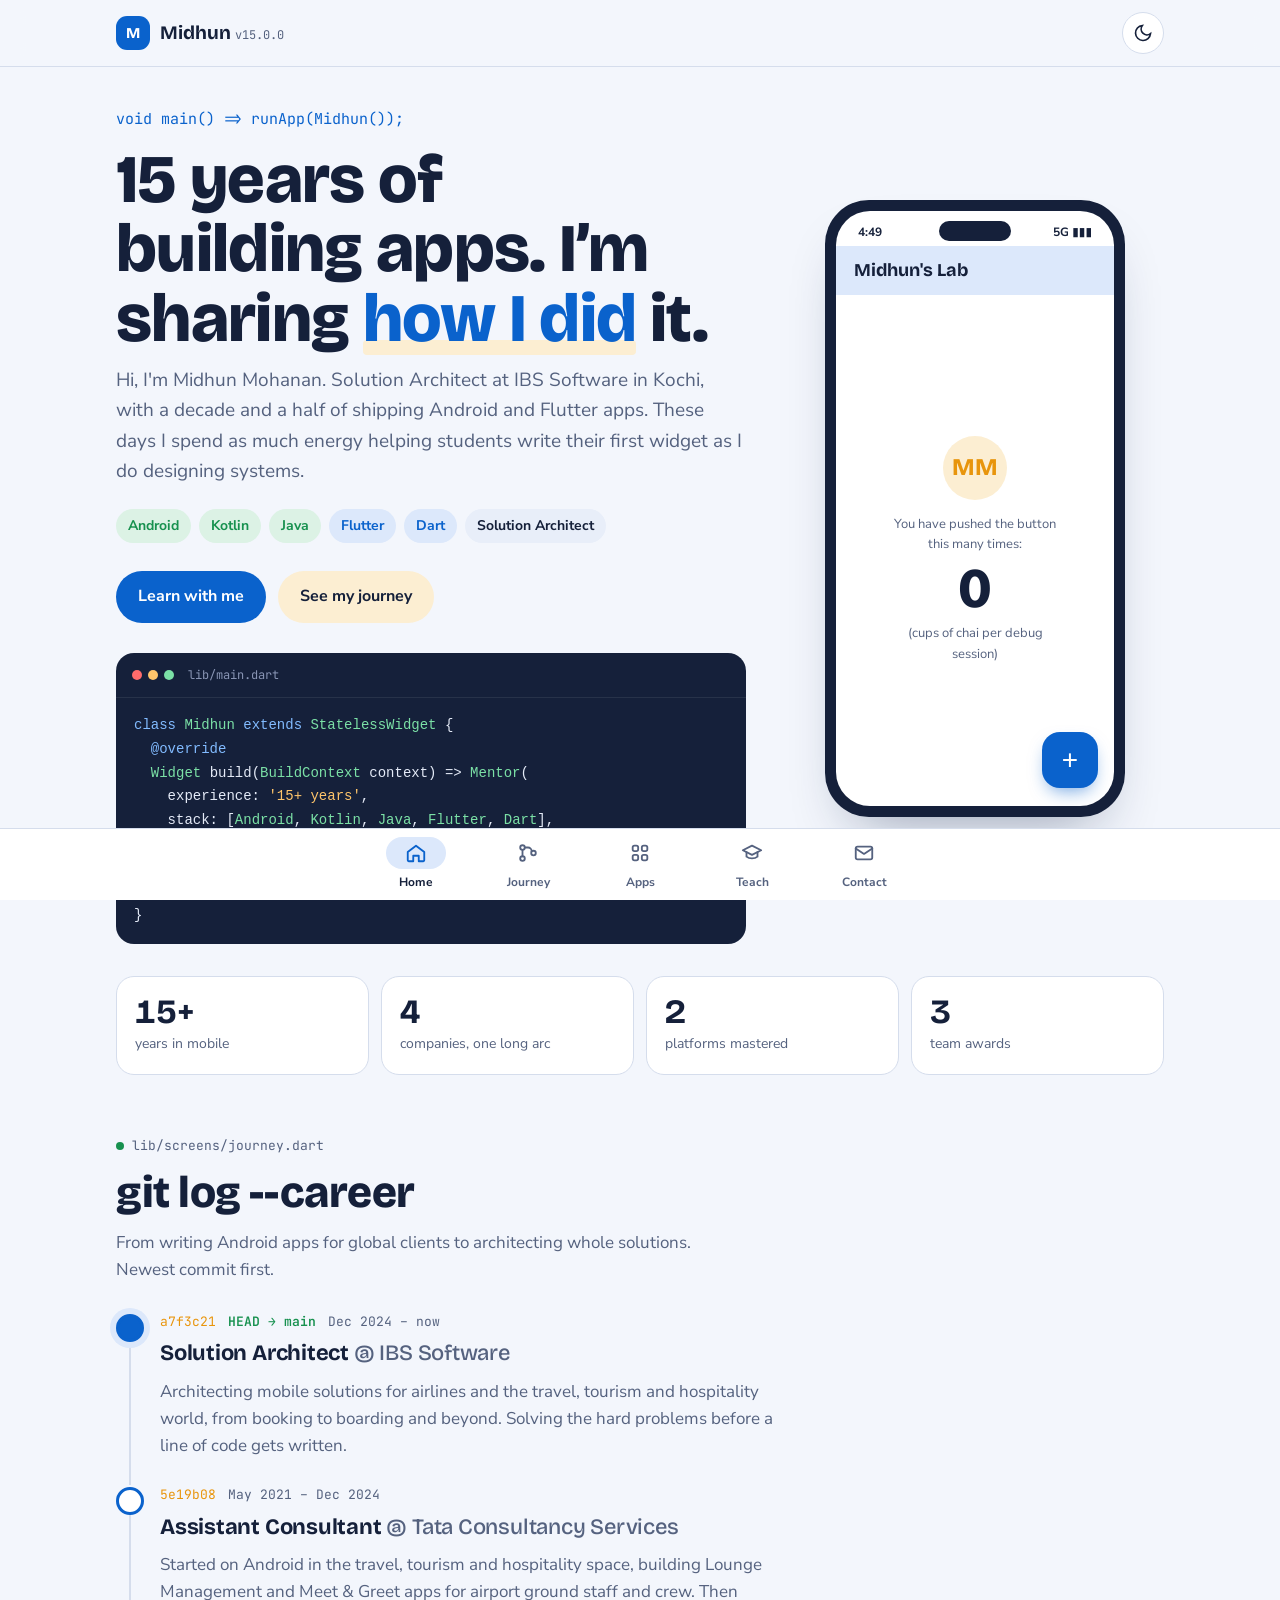
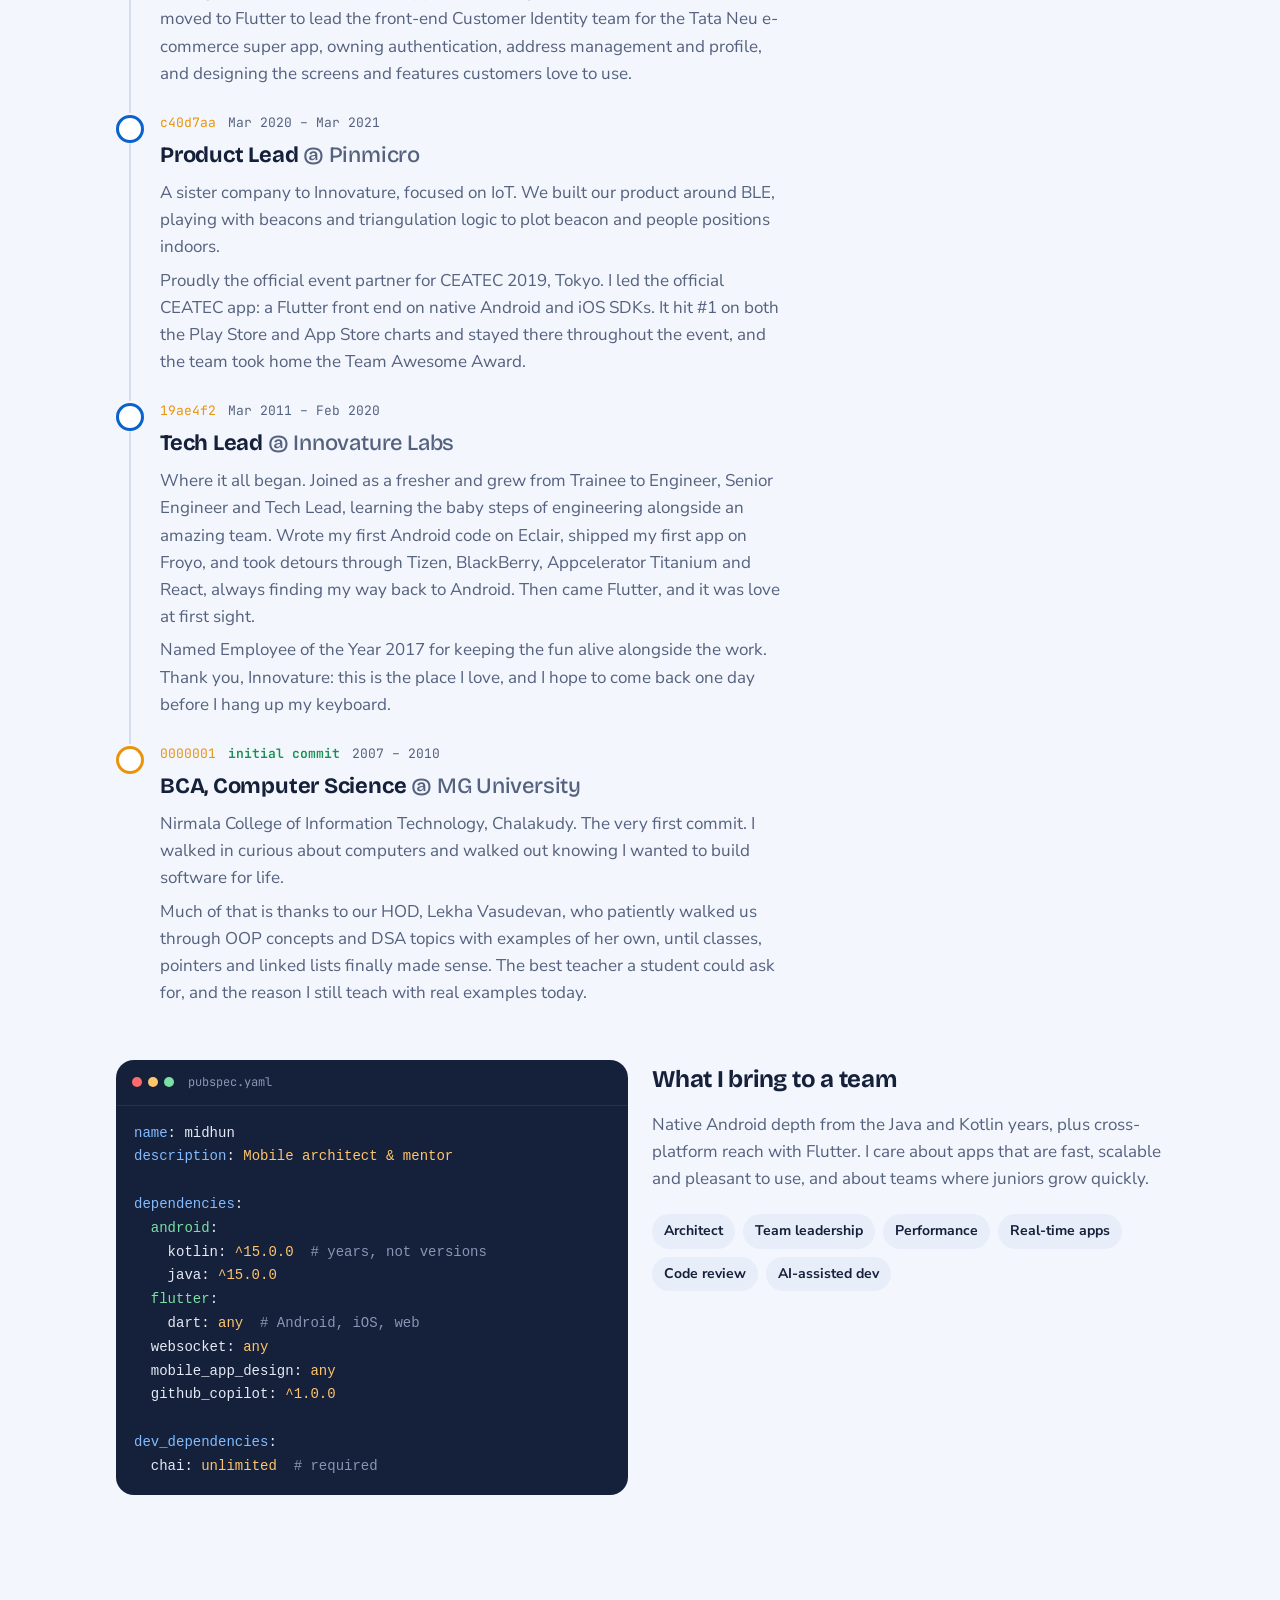
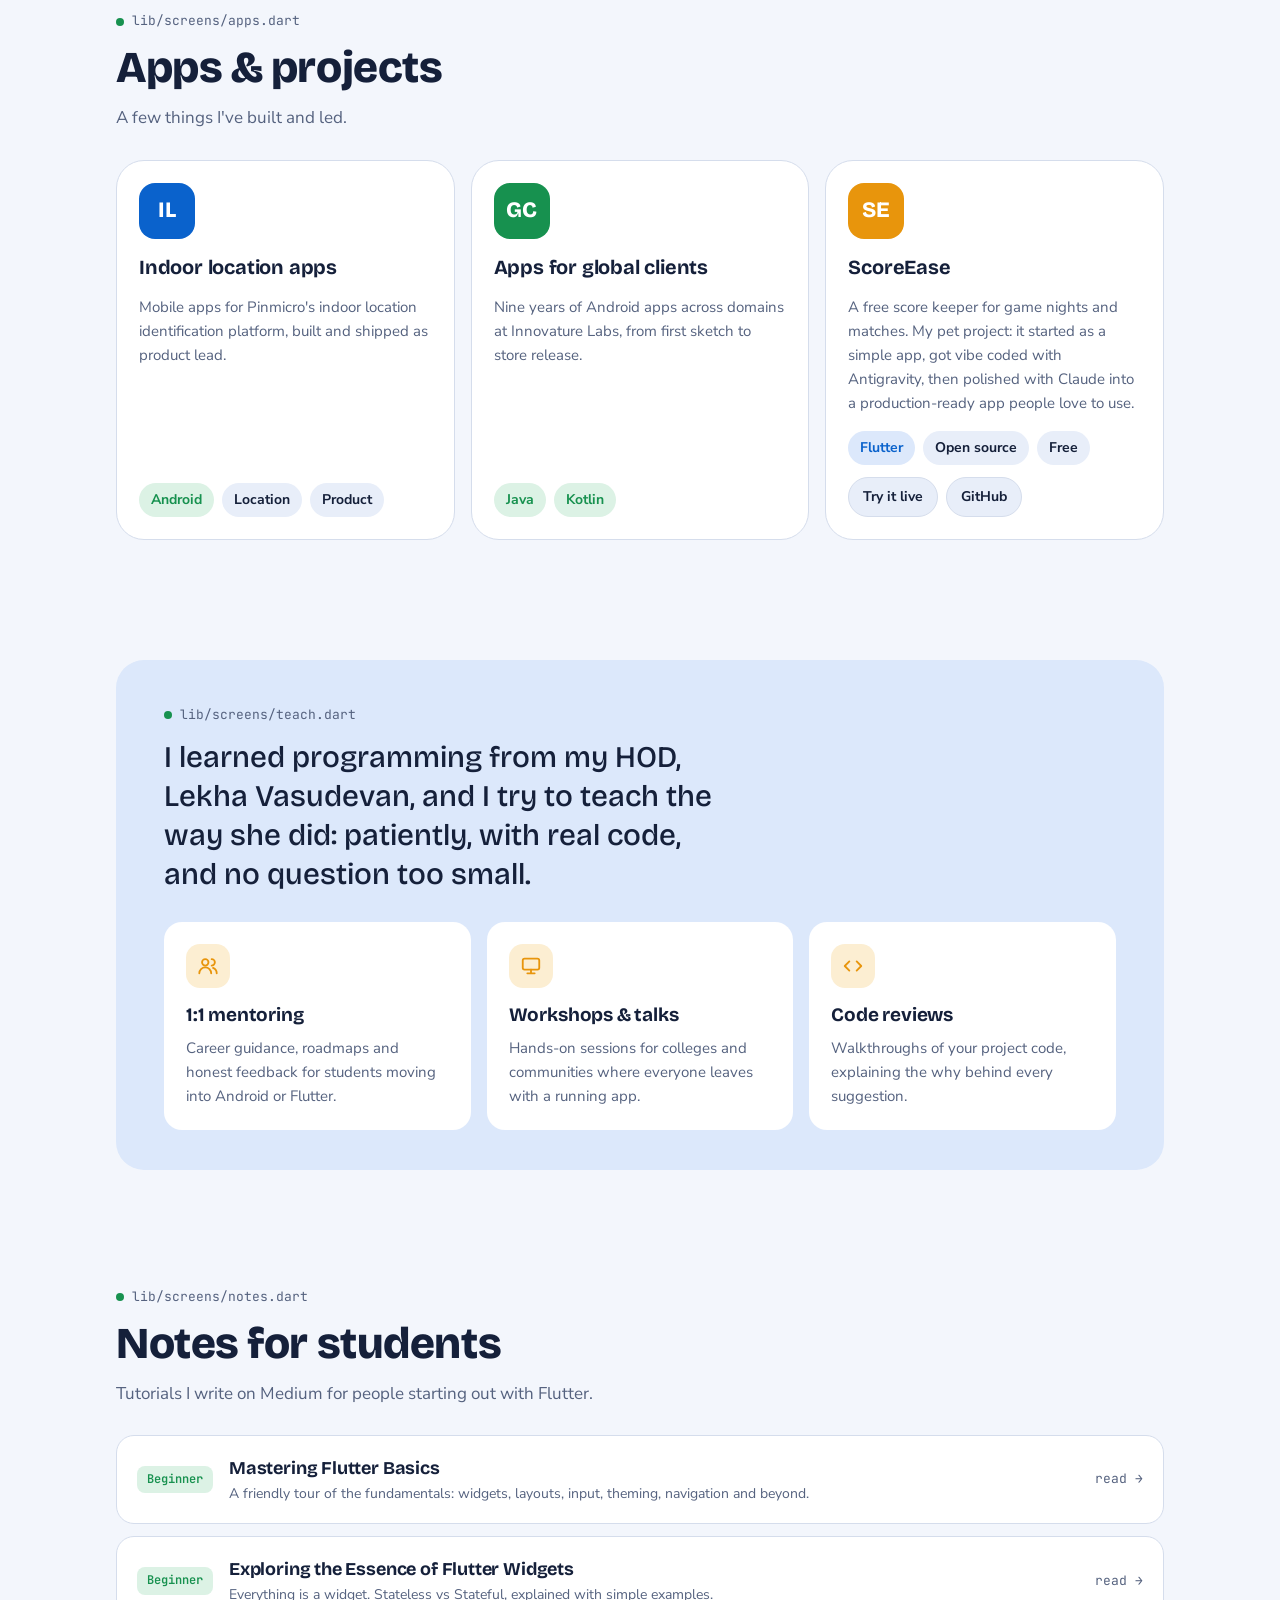
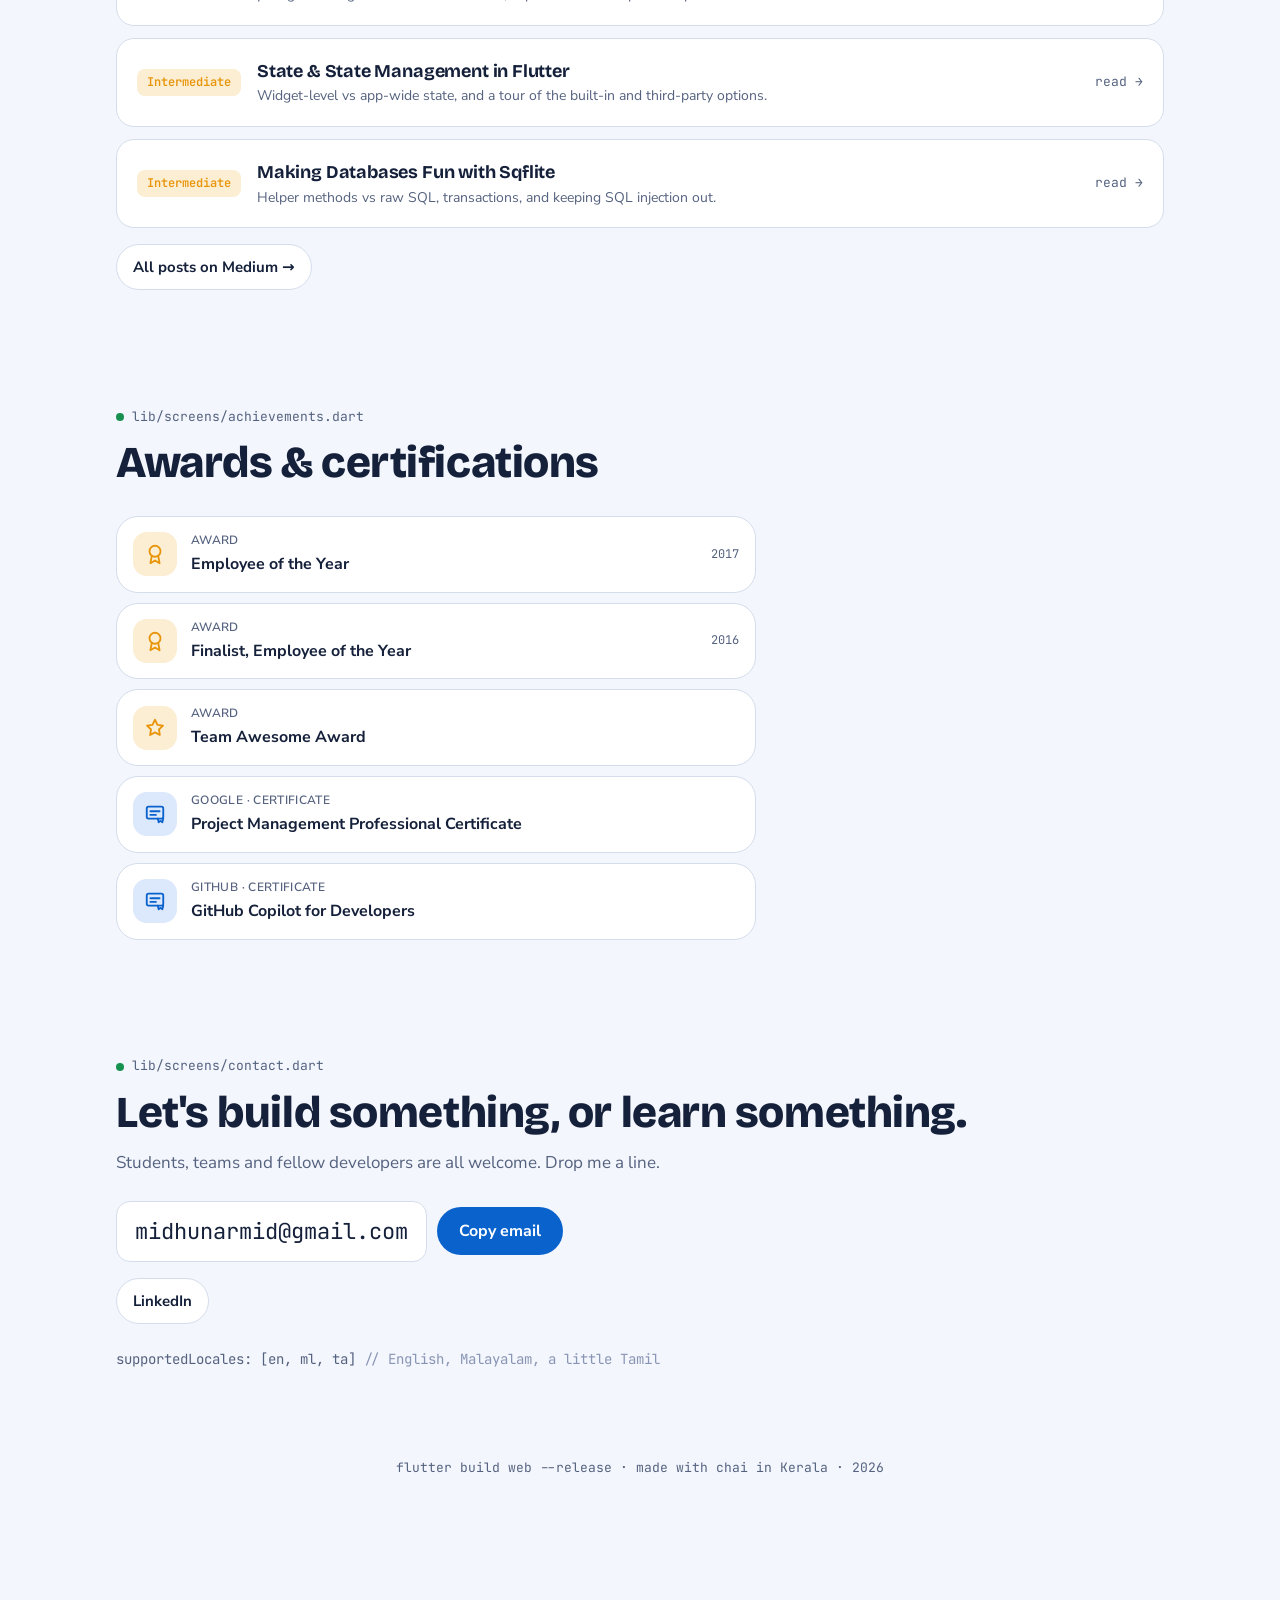
==== index.html @ 1380971a "Prepare site for GitHub Pages at profile.armid.in Rename page to index.html, fix head (charset, titl" ====
<!doctype html><html lang="en"><head><meta charset="utf-8"><title>Midhun Mohanan</title><meta name="description" content="Midhun Mohanan — Solution Architect in Kochi with 15 years of building Android and Flutter apps, sharing how it's done."><link rel="icon" href="/favicon.svg" type="image/svg+xml"><link rel="icon" href="/favicon-32.png" sizes="32x32" type="image/png"><link rel="apple-touch-icon" href="/apple-touch-icon.png"><meta name=viewport content="width=device-width,initial-scale=1,viewport-fit=cover"><style>:root{color-scheme:light;box-sizing:border-box;padding-top:env(safe-area-inset-top,0px);padding-bottom:env(safe-area-inset-bottom,0px)}html{scroll-padding-top:env(safe-area-inset-top,0px)}body{margin:0;padding:0;font:14px -apple-system,BlinkMacSystemFont,sans-serif;background:#fff;color:#000}img{max-width:100%}[hidden]:not([hidden=until-found i]){display:none!important}</style></head><body>
<meta name="claude:viewport-fit-sides" content="cover">
<link rel="preconnect" href="https://fonts.googleapis.com">
<link rel="preconnect" href="https://fonts.gstatic.com" crossorigin>
<link rel="stylesheet" href="https://fonts.googleapis.com/css2?family=Bricolage+Grotesque:opsz,wght@12..96,500;12..96,700;12..96,800&family=Nunito+Sans:opsz,wght@6..12,400;6..12,600;6..12,700&family=JetBrains+Mono:wght@400;600&display=swap">
<style>
/* Layout: a friendly Flutter app — sticky app bar, sections named like Dart files, Material bottom navigation */
:root{
  --bg:#F3F6FC; --surface:#FFFFFF; --surface-2:#E8EEF9; --ink:#15203A; --muted:#55627F; --line:#D5DDEC;
  --blue:#0A62CC; --blue-soft:#DCE8FB; --sun:#E8950C; --sun-soft:#FCEED2; --green:#17914F; --green-soft:#DCF2E5;
  --code-bg:#15203A; --code-fg:#E4EAF7; --code-k:#82BBFF; --code-s:#FFC56B; --code-c:#8995B5; --code-t:#7BE0A6;
  --display:"Bricolage Grotesque", "Segoe UI", system-ui, sans-serif;
  --body:"Nunito Sans", "Segoe UI", system-ui, sans-serif;
  --mono:"JetBrains Mono", ui-monospace, "SFMono-Regular", Menlo, monospace;
  --r-lg:28px; --r-md:18px; --r-sm:12px;
}
@media (prefers-color-scheme: dark){ :root:not([data-theme="light"]){
  --bg:#0C1221; --surface:#141C2F; --surface-2:#1B2540; --ink:#E7ECF7; --muted:#9AA6C3; --line:#28334F;
  --blue:#66A8FF; --blue-soft:#162F57; --sun:#FFBF55; --sun-soft:#3A2B10; --green:#55D690; --green-soft:#11342A;
  --code-bg:#080D19; --code-fg:#E4EAF7; color-scheme:dark;
}}
:root[data-theme="dark"]{
  --bg:#0C1221; --surface:#141C2F; --surface-2:#1B2540; --ink:#E7ECF7; --muted:#9AA6C3; --line:#28334F;
  --blue:#66A8FF; --blue-soft:#162F57; --sun:#FFBF55; --sun-soft:#3A2B10; --green:#55D690; --green-soft:#11342A;
  --code-bg:#080D19; --code-fg:#E4EAF7; color-scheme:dark;
}
*{box-sizing:border-box}
html{scroll-behavior:smooth; scroll-padding-top:84px}
body{background:var(--bg); color:var(--ink); font-family:var(--body); font-size:17px; line-height:1.6;
  padding-bottom:calc(96px + env(safe-area-inset-bottom,0px))}
body::before{content:""; position:fixed; inset:0 0 auto; height:env(safe-area-inset-top,0px); z-index:30; background:var(--bg)}
a{color:var(--blue)}
:focus-visible{outline:3px solid var(--blue); outline-offset:3px; border-radius:6px}
.wrap{max-width:1080px; margin:0 auto; padding-left:max(16px, env(safe-area-inset-left,0px)); padding-right:max(16px, env(safe-area-inset-right,0px))}
h1,h2,h3{font-family:var(--display); text-wrap:balance; margin:0; letter-spacing:-0.01em}
p{margin:0}
.mono{font-family:var(--mono)}

/* App bar */
.appbar{position:sticky; top:env(safe-area-inset-top,0px); z-index:20; background:color-mix(in srgb, var(--bg) 88%, transparent); backdrop-filter:blur(12px); border-bottom:1px solid var(--line)}
.appbar .wrap{display:flex; align-items:center; justify-content:space-between; gap:12px; padding-block:12px}
.brand{display:flex; align-items:center; gap:10px; font-family:var(--display); font-weight:700; font-size:19px; color:var(--ink); text-decoration:none}
.brand-dot{width:34px; height:34px; border-radius:11px; background:var(--blue); color:#fff; display:grid; place-items:center; font-size:15px; font-weight:800}
.brand small{font-family:var(--mono); font-weight:400; font-size:12px; color:var(--muted)}
.icon-btn{border:1px solid var(--line); background:var(--surface); color:var(--ink); width:42px; height:42px; border-radius:50%; display:grid; place-items:center; cursor:pointer}
.icon-btn svg{width:20px; height:20px}

/* Sections */
section{padding-block:56px}
.file{font-family:var(--mono); font-size:13px; color:var(--muted); display:inline-flex; align-items:center; gap:8px; margin-bottom:12px}
.file::before{content:""; width:8px; height:8px; border-radius:50%; background:var(--green)}
h2{font-size:clamp(30px, 5vw, 44px); line-height:1.1; font-weight:800}
.lede{color:var(--muted); max-width:60ch; margin-top:12px}

/* Hero */
.hero{padding-block:40px 24px}
.hero-grid{display:grid; grid-template-columns:1.25fr 0.75fr; gap:40px; align-items:center}
.hero-grid > *{min-width:0}
.hello{font-family:var(--mono); color:var(--blue); font-size:15px; margin-bottom:14px}
.hero h1{font-size:clamp(38px, 6.4vw, 68px); line-height:1.02; font-weight:800}
.hero h1 em{font-style:normal; color:var(--blue); position:relative; white-space:nowrap}
.hero h1 em::after{content:""; position:absolute; left:0; right:0; bottom:0.06em; height:0.22em; background:var(--sun-soft); z-index:-1; border-radius:4px}
.hero .lede{font-size:19px}
.chips{display:flex; flex-wrap:wrap; gap:8px; margin-top:22px}
.chip{font-size:14px; font-weight:700; padding:6px 12px; border-radius:999px; background:var(--surface-2); color:var(--ink)}
.chip.a{background:var(--green-soft); color:var(--green)}
.chip.f{background:var(--blue-soft); color:var(--blue)}
.cta{display:flex; flex-wrap:wrap; gap:12px; margin-top:28px}
.btn{display:inline-flex; align-items:center; gap:8px; padding:13px 22px; border-radius:999px; font-weight:700; text-decoration:none; font-size:16px; border:0; cursor:pointer; font-family:var(--body)}
.btn.primary{background:var(--blue); color:#fff}
.btn.tonal{background:var(--sun-soft); color:var(--ink)}

.code{background:var(--code-bg); color:var(--code-fg); border-radius:var(--r-md); font-family:var(--mono); font-size:14px; line-height:1.7; overflow-x:auto; margin-top:30px}
.code-head{display:flex; gap:6px; align-items:center; padding:12px 16px; border-bottom:1px solid rgba(255,255,255,0.08); font-size:12px; color:var(--code-c)}
.code-head i{width:10px; height:10px; border-radius:50%; background:#ff6b6b; display:inline-block}
.code-head i:nth-child(2){background:#ffc56b}.code-head i:nth-child(3){background:#7be0a6; margin-right:8px}
.code pre{margin:0; padding:16px 18px}
.k{color:var(--code-k)}.s{color:var(--code-s)}.c{color:var(--code-c)}.t{color:var(--code-t)}

/* Phone */
.phone{width:min(300px, 100%); margin:0 auto; aspect-ratio:9/18.5; max-width:100%; border-radius:44px; background:var(--ink); padding:11px; box-shadow:0 30px 60px -30px rgba(10,30,70,0.45); position:relative}
.screen{height:100%; border-radius:34px; background:var(--surface); overflow:hidden; display:flex; flex-direction:column; position:relative}
.sbar{display:flex; justify-content:space-between; font-size:12px; font-weight:700; padding:12px 22px 4px; color:var(--ink)}
.notch{position:absolute; top:10px; left:50%; translate:-50% 0; width:72px; height:20px; border-radius:20px; background:var(--ink)}
.p-appbar{padding:10px 18px; font-family:var(--display); font-weight:700; font-size:18px; background:var(--blue-soft); color:var(--ink)}
.p-body{flex:1; display:flex; flex-direction:column; align-items:center; justify-content:center; text-align:center; padding:16px; gap:6px}
.avatar{width:64px; height:64px; border-radius:50%; background:var(--sun-soft); color:var(--sun); display:grid; place-items:center; font-family:var(--display); font-weight:800; font-size:24px; margin-bottom:8px}
.p-body p{font-size:13px; color:var(--muted); max-width:22ch}
.count{font-family:var(--display); font-weight:800; font-size:56px; line-height:1; color:var(--ink); font-variant-numeric:tabular-nums}
.count.bump{animation:bump .35s ease}
@keyframes bump{40%{transform:scale(1.18); color:var(--blue)}}
.fab{position:absolute; right:16px; bottom:18px; width:56px; height:56px; border-radius:18px; border:0; background:var(--blue); color:#fff; font-size:28px; cursor:pointer; box-shadow:0 8px 18px -6px rgba(10,98,204,0.6)}
.fab:active{transform:scale(0.94)}
.toast{position:absolute; left:14px; right:84px; bottom:24px; background:var(--ink); color:var(--bg); font-size:12px; font-family:var(--mono); padding:10px 12px; border-radius:10px; opacity:0; translate:0 8px; transition:.25s}
.toast.show{opacity:1; translate:0 0}
.phone-cap{text-align:center; font-size:13px; color:var(--muted); margin-top:14px; font-family:var(--mono)}

/* Stats */
.stats{display:grid; grid-template-columns:repeat(4,1fr); gap:12px; margin-top:8px}
.stat{background:var(--surface); border:1px solid var(--line); border-radius:var(--r-md); padding:18px}
.stat b{font-family:var(--display); font-size:34px; line-height:1; display:block; font-variant-numeric:tabular-nums}
.stat span{font-size:14px; color:var(--muted)}

/* Journey (git log) */
.log{margin-top:28px; display:grid; gap:0; position:relative}
.commit{display:grid; grid-template-columns:28px 1fr; gap:16px; padding-bottom:26px; position:relative}
.commit::before{content:""; position:absolute; left:13px; top:20px; bottom:0; width:2px; background:var(--line)}
.commit:last-child::before{display:none}
.node{width:28px; height:28px; border-radius:50%; background:var(--surface); border:3px solid var(--blue); margin-top:2px; z-index:1}
.commit.head .node{background:var(--blue); box-shadow:0 0 0 6px var(--blue-soft)}
.commit.edu .node{border-color:var(--sun)}
.c-body{min-width:0}
.c-meta{font-family:var(--mono); font-size:13px; color:var(--muted); display:flex; flex-wrap:wrap; gap:4px 12px}
.c-meta .hash{color:var(--sun)}
.c-meta .tag{color:var(--green); font-weight:600}
.c-body h3{font-size:22px; font-weight:700; margin-top:4px}
.c-body h3 span{color:var(--muted); font-weight:500}
.c-body p{color:var(--muted); margin-top:6px; max-width:62ch}

/* pubspec */
.split{display:grid; grid-template-columns:1fr 1fr; gap:24px; margin-top:28px; align-items:start}
.split > *{min-width:0}
.split .code{margin-top:0}

/* Apps */
.apps{display:grid; grid-template-columns:repeat(3,1fr); gap:16px; margin-top:28px}
.app{background:var(--surface); border:1px solid var(--line); border-radius:var(--r-lg); padding:22px; display:flex; flex-direction:column; gap:12px}
.app-icon{width:56px; height:56px; border-radius:16px; display:grid; place-items:center; font-family:var(--display); font-weight:800; font-size:22px; color:#fff}
.app h3{font-size:20px}
.app p{color:var(--muted); font-size:15px}
.app .chips{margin-top:auto; padding-top:4px}
.app.todo{border-style:dashed; background:transparent}
.app.todo .app-icon{background:var(--surface-2); color:var(--muted)}
.app-links{display:flex; flex-wrap:wrap; gap:8px}
.app-links a{padding:8px 14px; border-radius:999px; border:1px solid var(--line); background:var(--surface-2); text-decoration:none; color:var(--ink); font-weight:700; font-size:14px}
.todo-note{font-family:var(--mono); font-size:13px; color:var(--code-c)}

/* Teach */
.teach{background:var(--blue-soft); border-radius:var(--r-lg); padding:40px clamp(20px, 4vw, 48px); margin-top:8px}
.teach .grid3{display:grid; grid-template-columns:repeat(3,1fr); gap:16px; margin-top:28px}
.way{background:var(--surface); border-radius:var(--r-md); padding:22px}
.way .ic{width:44px; height:44px; border-radius:14px; background:var(--sun-soft); color:var(--sun); display:grid; place-items:center; margin-bottom:12px}
.way .ic svg{width:22px; height:22px}
.way h3{font-size:19px}
.way p{color:var(--muted); font-size:15px; margin-top:6px}
.quote{font-family:var(--display); font-size:clamp(22px, 3.4vw, 30px); font-weight:500; line-height:1.3; max-width:30ch}

/* Blog */
.posts{display:grid; gap:12px; margin-top:28px}
.post{display:grid; grid-template-columns:auto 1fr auto; gap:16px; align-items:center; background:var(--surface); border:1px solid var(--line); border-radius:var(--r-md); padding:18px 20px}
.post > div{min-width:0}
a.post{text-decoration:none; color:inherit; transition:border-color .2s}
a.post:hover{border-color:var(--blue)}
.post .lvl{font-family:var(--mono); font-size:12px; font-weight:600; padding:4px 10px; border-radius:8px; background:var(--green-soft); color:var(--green); white-space:nowrap}
.post .lvl.mid{background:var(--sun-soft); color:var(--sun)}
.post h3{font-size:18px; font-weight:700}
.post p{font-size:14px; color:var(--muted)}
.post .soon{font-size:13px; color:var(--muted); font-family:var(--mono); white-space:nowrap}

/* Awards as notifications */
.notifs{display:grid; gap:10px; margin-top:28px; max-width:640px}
.notif{display:grid; grid-template-columns:44px 1fr auto; gap:14px; align-items:center; background:var(--surface); border:1px solid var(--line); border-radius:22px; padding:14px 16px}
.notif > div{min-width:0}
.n-ic{width:44px; height:44px; border-radius:14px; display:grid; place-items:center}
.n-ic svg{width:22px; height:22px}
.n-ic.gold{background:var(--sun-soft); color:var(--sun)}
.n-ic.cert{background:var(--blue-soft); color:var(--blue)}
.notif small{font-size:12px; color:var(--muted); display:block; font-weight:600; letter-spacing:0.03em; text-transform:uppercase}
.notif b{font-size:16px}
.notif time{font-family:var(--mono); font-size:12px; color:var(--muted)}

/* Contact */
.contact{text-align:left}
.mailrow{display:flex; flex-wrap:wrap; gap:10px; align-items:center; margin-top:24px}
.mail{font-family:var(--mono); font-size:clamp(16px, 3vw, 22px); background:var(--surface); border:1px solid var(--line); padding:12px 18px; border-radius:14px; user-select:all; overflow-wrap:anywhere}
.links{display:flex; flex-wrap:wrap; gap:10px; margin-top:16px}
.links a{padding:10px 16px; border-radius:999px; border:1px solid var(--line); background:var(--surface); text-decoration:none; color:var(--ink); font-weight:700; font-size:15px}
.locales{margin-top:24px; font-family:var(--mono); font-size:14px; color:var(--muted)}
footer{padding-block:32px; text-align:center; font-family:var(--mono); font-size:13px; color:var(--muted)}

/* Bottom nav */
.bnav{position:fixed; left:0; right:0; bottom:0; z-index:25; background:var(--surface); border-top:1px solid var(--line);
  padding:8px max(8px, env(safe-area-inset-right,0px)) calc(8px + env(safe-area-inset-bottom,0px)) max(8px, env(safe-area-inset-left,0px))}
.bnav ul{list-style:none; margin:0 auto; padding:0; display:grid; grid-template-columns:repeat(5,1fr); max-width:560px}
.bnav a{display:flex; flex-direction:column; align-items:center; gap:4px; text-decoration:none; color:var(--muted); font-size:12px; font-weight:700}
.bnav .pill{width:60px; height:32px; border-radius:16px; display:grid; place-items:center; transition:background .2s}
.bnav svg{width:22px; height:22px}
.bnav a.on{color:var(--ink)}
.bnav a.on .pill{background:var(--blue-soft); color:var(--blue)}

@media (max-width: 860px){
  .hero-grid,.split{grid-template-columns:1fr}
  .apps,.teach .grid3{grid-template-columns:1fr}
  .stats{grid-template-columns:repeat(2,1fr)}
  .phone{width:min(270px,100%)}
}
@media (max-width: 520px){
  .post{grid-template-columns:1fr; gap:8px}
  .brand small{display:none}
}
@media (prefers-reduced-motion: reduce){
  html{scroll-behavior:auto}
  *{animation:none!important; transition:none!important}
}
</style>

<header class="appbar">
  <div class="wrap">
    <a class="brand" href="#home"><span class="brand-dot">M</span><span>Midhun <small>v15.0.0</small></span></a>
    <button class="icon-btn" id="themeBtn" aria-label="Switch light or dark theme">
      <svg viewBox="0 0 24 24" fill="none" stroke="currentColor" stroke-width="2" stroke-linecap="round"><path d="M21 12.8A9 9 0 1 1 11.2 3a7 7 0 0 0 9.8 9.8z"/></svg>
    </button>
  </div>
</header>

<main>
  <!-- HERO -->
  <section class="hero" id="home">
    <div class="wrap hero-grid">
      <div>
        <p class="hello">void main() =&gt; runApp(Midhun());</p>
        <h1>15 years of building apps. I’m sharing <em>how I did</em> it.</h1>
        <p class="lede">Hi, I'm Midhun Mohanan. Solution Architect at IBS Software in Kochi, with a decade and a half of shipping Android and Flutter apps. These days I spend as much energy helping students write their first widget as I do designing systems.</p>
        <div class="chips">
          <span class="chip a">Android</span><span class="chip a">Kotlin</span><span class="chip a">Java</span>
          <span class="chip f">Flutter</span><span class="chip f">Dart</span><span class="chip">Solution Architect</span>
        </div>
        <div class="cta">
          <a class="btn primary" href="#teach">Learn with me</a>
          <a class="btn tonal" href="#journey">See my journey</a>
        </div>
        <div class="code" aria-label="Dart code describing Midhun">
          <div class="code-head"><i></i><i></i><i></i>lib/main.dart</div>
<pre><span class="k">class</span> <span class="t">Midhun</span> <span class="k">extends</span> <span class="t">StatelessWidget</span> {
  <span class="k">@override</span>
  <span class="t">Widget</span> build(<span class="t">BuildContext</span> context) =&gt; <span class="t">Mentor</span>(
    experience: <span class="s">'15+ years'</span>,
    stack: [<span class="t">Android</span>, <span class="t">Kotlin</span>, <span class="t">Java</span>, <span class="t">Flutter</span>, <span class="t">Dart</span>],
    basedIn: <span class="s">'Kerala, India'</span>,
    favouritePart: <span class="t">Teaching</span>.students, <span class="c">// always</span>
  );
}</pre>
        </div>
      </div>

      <div>
        <div class="phone">
          <div class="screen">
            <div class="notch"></div>
            <div class="sbar"><span id="clock">9:41</span><span>5G ▮▮▮</span></div>
            <div class="p-appbar">Midhun's Lab</div>
            <div class="p-body">
              <div class="avatar">MM</div>
              <p>You have pushed the button this many times:</p>
              <div class="count" id="count">0</div>
              <p>(cups of chai per debug session)</p>
            </div>
            <div class="toast" id="toast">Reloaded 1 of 412 libraries in 238ms</div>
            <button class="fab" id="fab" aria-label="Increment counter">+</button>
          </div>
        </div>
        <p class="phone-cap">Every Flutter dev's first app. Tap the +.</p>
      </div>
    </div>
  </section>

  <div class="wrap">
    <div class="stats">
      <div class="stat"><b>15+</b><span>years in mobile</span></div>
      <div class="stat"><b>4</b><span>companies, one long arc</span></div>
      <div class="stat"><b>2</b><span>platforms mastered</span></div>
      <div class="stat"><b>3</b><span>team awards</span></div>
    </div>
  </div>

  <!-- JOURNEY -->
  <section id="journey">
    <div class="wrap">
      <div class="file">lib/screens/journey.dart</div>
      <h2>git log --career</h2>
      <p class="lede">From writing Android apps for global clients to architecting whole solutions. Newest commit first.</p>
      <div class="log">
        <div class="commit head">
          <div class="node"></div>
          <div class="c-body">
            <div class="c-meta"><span class="hash">a7f3c21</span><span class="tag">HEAD → main</span><span>Dec 2024 – now</span></div>
            <h3>Solution Architect <span>@ IBS Software</span></h3>
            <p>Architecting mobile solutions for airlines and the travel, tourism and hospitality world, from booking to boarding and beyond. Solving the hard problems before a line of code gets written.</p>
          </div>
        </div>
        <div class="commit">
          <div class="node"></div>
          <div class="c-body">
            <div class="c-meta"><span class="hash">5e19b08</span><span>May 2021 – Dec 2024</span></div>
            <h3>Assistant Consultant <span>@ Tata Consultancy Services</span></h3>
            <p>Started on Android in the travel, tourism and hospitality space, building Lounge Management and Meet &amp; Greet apps for airport ground staff and crew. Then moved to Flutter to lead the front-end Customer Identity team for the Tata Neu e-commerce super app, owning authentication, address management and profile, and designing the screens and features customers love to use.</p>
          </div>
        </div>
        <div class="commit">
          <div class="node"></div>
          <div class="c-body">
            <div class="c-meta"><span class="hash">c40d7aa</span><span>Mar 2020 – Mar 2021</span></div>
            <h3>Product Lead <span>@ Pinmicro</span></h3>
            <p>A sister company to Innovature, focused on IoT. We built our product around BLE, playing with beacons and triangulation logic to plot beacon and people positions indoors.</p>
            <p>Proudly the official event partner for CEATEC 2019, Tokyo. I led the official CEATEC app: a Flutter front end on native Android and iOS SDKs. It hit #1 on both the Play Store and App Store charts and stayed there throughout the event, and the team took home the Team Awesome Award.</p>
          </div>
        </div>
        <div class="commit">
          <div class="node"></div>
          <div class="c-body">
            <div class="c-meta"><span class="hash">19ae4f2</span><span>Mar 2011 – Feb 2020</span></div>
            <h3>Tech Lead <span>@ Innovature Labs</span></h3>
            <p>Where it all began. Joined as a fresher and grew from Trainee to Engineer, Senior Engineer and Tech Lead, learning the baby steps of engineering alongside an amazing team. Wrote my first Android code on Eclair, shipped my first app on Froyo, and took detours through Tizen, BlackBerry, Appcelerator Titanium and React, always finding my way back to Android. Then came Flutter, and it was love at first sight.</p>
            <p>Named Employee of the Year 2017 for keeping the fun alive alongside the work. Thank you, Innovature: this is the place I love, and I hope to come back one day before I hang up my keyboard.</p>
          </div>
        </div>
        <div class="commit edu">
          <div class="node"></div>
          <div class="c-body">
            <div class="c-meta"><span class="hash">0000001</span><span class="tag">initial commit</span><span>2007 – 2010</span></div>
            <h3>BCA, Computer Science <span>@ MG University</span></h3>
            <p>Nirmala College of Information Technology, Chalakudy. The very first commit. I walked in curious about computers and walked out knowing I wanted to build software for life.</p>
            <p>Much of that is thanks to our HOD, Lekha Vasudevan, who patiently walked us through OOP concepts and DSA topics with examples of her own, until classes, pointers and linked lists finally made sense. The best teacher a student could ask for, and the reason I still teach with real examples today.</p>
          </div>
        </div>
      </div>

      <div class="split">
        <div class="code" aria-label="Skills listed as a pubspec file">
          <div class="code-head"><i></i><i></i><i></i>pubspec.yaml</div>
<pre><span class="k">name</span>: midhun
<span class="k">description</span>: <span class="s">Mobile architect &amp; mentor</span>

<span class="k">dependencies</span>:
  <span class="t">android</span>:
    kotlin: <span class="s">^15.0.0</span>  <span class="c"># years, not versions</span>
    java: <span class="s">^15.0.0</span>
  <span class="t">flutter</span>:
    dart: <span class="s">any</span>  <span class="c"># Android, iOS, web</span>
  websocket: <span class="s">any</span>
  mobile_app_design: <span class="s">any</span>
  github_copilot: <span class="s">^1.0.0</span>

<span class="k">dev_dependencies</span>:
  chai: <span class="s">unlimited</span>  <span class="c"># required</span></pre>
        </div>
        <div>
          <h3 style="font-size:24px">What I bring to a team</h3>
          <p class="lede">Native Android depth from the Java and Kotlin years, plus cross-platform reach with Flutter. I care about apps that are fast, scalable and pleasant to use, and about teams where juniors grow quickly.</p>
          <div class="chips">
            <span class="chip">Architect</span><span class="chip">Team leadership</span><span class="chip">Performance</span>
            <span class="chip">Real-time apps</span><span class="chip">Code review</span><span class="chip">AI-assisted dev</span>
          </div>
        </div>
      </div>
    </div>
  </section>

  <!-- APPS -->
  <section id="apps">
    <div class="wrap">
      <div class="file">lib/screens/apps.dart</div>
      <h2>Apps &amp; projects</h2>
      <p class="lede">A few things I've built and led.</p>
      <div class="apps">
        <article class="app">
          <div class="app-icon" style="background:var(--blue)">IL</div>
          <h3>Indoor location apps</h3>
          <p>Mobile apps for Pinmicro's indoor location identification platform, built and shipped as product lead.</p>
          <div class="chips"><span class="chip a">Android</span><span class="chip">Location</span><span class="chip">Product</span></div>
        </article>
        <article class="app">
          <div class="app-icon" style="background:var(--green)">GC</div>
          <h3>Apps for global clients</h3>
          <p>Nine years of Android apps across domains at Innovature Labs, from first sketch to store release.</p>
          <div class="chips"><span class="chip a">Java</span><span class="chip a">Kotlin</span></div>
        </article>
        <article class="app">
          <div class="app-icon" style="background:var(--sun)">SE</div>
          <h3>ScoreEase</h3>
          <p>A free score keeper for game nights and matches. My pet project: it started as a simple app, got vibe coded with Antigravity, then polished with Claude into a production-ready app people love to use.</p>
          <div class="chips"><span class="chip f">Flutter</span><span class="chip">Open source</span><span class="chip">Free</span></div>
          <div class="app-links"><a href="https://scoreease.armid.in/" target="_blank" rel="noopener">Try it live</a><a href="https://github.com/midhunarmid/scoreease" target="_blank" rel="noopener">GitHub</a></div>
        </article>
      </div>
    </div>
  </section>

  <!-- TEACH -->
  <section id="teach">
    <div class="wrap">
      <div class="teach">
        <div class="file">lib/screens/teach.dart</div>
        <p class="quote">I learned programming from my HOD, Lekha Vasudevan, and I try to teach the way she did: patiently, with real code, and no question too small.</p>
        <div class="grid3">
          <div class="way">
            <div class="ic"><svg viewBox="0 0 24 24" fill="none" stroke="currentColor" stroke-width="2" stroke-linecap="round" stroke-linejoin="round"><circle cx="9" cy="8" r="3.5"/><path d="M2.5 20a6.5 6.5 0 0 1 13 0"/><path d="M16 4.5a3.5 3.5 0 0 1 0 7M21.5 20a6.5 6.5 0 0 0-4-6"/></svg></div>
            <h3>1:1 mentoring</h3>
            <p>Career guidance, roadmaps and honest feedback for students moving into Android or Flutter.</p>
          </div>
          <div class="way">
            <div class="ic"><svg viewBox="0 0 24 24" fill="none" stroke="currentColor" stroke-width="2" stroke-linecap="round" stroke-linejoin="round"><rect x="3" y="4" width="18" height="12" rx="2"/><path d="M8 20h8M12 16v4"/></svg></div>
            <h3>Workshops &amp; talks</h3>
            <p>Hands-on sessions for colleges and communities where everyone leaves with a running app.</p>
          </div>
          <div class="way">
            <div class="ic"><svg viewBox="0 0 24 24" fill="none" stroke="currentColor" stroke-width="2" stroke-linecap="round" stroke-linejoin="round"><path d="m8 7-5 5 5 5M16 7l5 5-5 5"/></svg></div>
            <h3>Code reviews</h3>
            <p>Walkthroughs of your project code, explaining the why behind every suggestion.</p>
          </div>
        </div>
      </div>
    </div>
  </section>

  <!-- BLOG -->
  <section id="blog">
    <div class="wrap">
      <div class="file">lib/screens/notes.dart</div>
      <h2>Notes for students</h2>
      <p class="lede">Tutorials I write on Medium for people starting out with Flutter.</p>
      <div class="posts">
        <a class="post" href="https://medium.com/@midhunarmid/mastering-flutter-basics-a-comprehensive-guide-to-flutter-fundamentals-25a5b8de723e" target="_blank" rel="noopener">
          <span class="lvl">Beginner</span>
          <div><h3>Mastering Flutter Basics</h3><p>A friendly tour of the fundamentals: widgets, layouts, input, theming, navigation and beyond.</p></div>
          <span class="soon">read →</span>
        </a>
        <a class="post" href="https://medium.com/@midhunarmid/exploring-the-essence-of-flutter-widgets-8018d6809808" target="_blank" rel="noopener">
          <span class="lvl">Beginner</span>
          <div><h3>Exploring the Essence of Flutter Widgets</h3><p>Everything is a widget. Stateless vs Stateful, explained with simple examples.</p></div>
          <span class="soon">read →</span>
        </a>
        <a class="post" href="https://medium.com/@midhunarmid/state-state-management-in-flutter-53338aaa0a1a" target="_blank" rel="noopener">
          <span class="lvl mid">Intermediate</span>
          <div><h3>State &amp; State Management in Flutter</h3><p>Widget-level vs app-wide state, and a tour of the built-in and third-party options.</p></div>
          <span class="soon">read →</span>
        </a>
        <a class="post" href="https://medium.com/@midhunarmid/flutter-making-databases-fun-with-helper-methods-in-sqflite-e5100f409eac" target="_blank" rel="noopener">
          <span class="lvl mid">Intermediate</span>
          <div><h3>Making Databases Fun with Sqflite</h3><p>Helper methods vs raw SQL, transactions, and keeping SQL injection out.</p></div>
          <span class="soon">read →</span>
        </a>
      </div>
      <div class="links"><a href="https://medium.com/@midhunarmid" target="_blank" rel="noopener">All posts on Medium →</a></div>
    </div>
  </section>

  <!-- AWARDS -->
  <section id="awards">
    <div class="wrap">
      <div class="file">lib/screens/achievements.dart</div>
      <h2>Awards &amp; certifications</h2>
      <div class="notifs">
        <div class="notif">
          <div class="n-ic gold"><svg viewBox="0 0 24 24" fill="none" stroke="currentColor" stroke-width="2" stroke-linecap="round" stroke-linejoin="round"><circle cx="12" cy="9" r="6"/><path d="m8.5 14-1.5 8 5-3 5 3-1.5-8"/></svg></div>
          <div><small>Award</small><b>Employee of the Year</b></div><time>2017</time>
        </div>
        <div class="notif">
          <div class="n-ic gold"><svg viewBox="0 0 24 24" fill="none" stroke="currentColor" stroke-width="2" stroke-linecap="round" stroke-linejoin="round"><circle cx="12" cy="9" r="6"/><path d="m8.5 14-1.5 8 5-3 5 3-1.5-8"/></svg></div>
          <div><small>Award</small><b>Finalist, Employee of the Year</b></div><time>2016</time>
        </div>
        <div class="notif">
          <div class="n-ic gold"><svg viewBox="0 0 24 24" fill="none" stroke="currentColor" stroke-width="2" stroke-linecap="round" stroke-linejoin="round"><path d="M12 3l2.7 5.5 6 .9-4.4 4.2 1 6L12 16.8 6.7 19.6l1-6L3.3 9.4l6-.9z"/></svg></div>
          <div><small>Award</small><b>Team Awesome Award</b></div><time></time>
        </div>
        <div class="notif">
          <div class="n-ic cert"><svg viewBox="0 0 24 24" fill="none" stroke="currentColor" stroke-width="2" stroke-linecap="round" stroke-linejoin="round"><rect x="3" y="4" width="18" height="13" rx="2"/><path d="M7 9h10M7 13h6"/><path d="m15 17 1 4 2-1.5 2 1.5 1-4"/></svg></div>
          <div><small>Google · Certificate</small><b>Project Management Professional Certificate</b></div><time></time>
        </div>
        <div class="notif">
          <div class="n-ic cert"><svg viewBox="0 0 24 24" fill="none" stroke="currentColor" stroke-width="2" stroke-linecap="round" stroke-linejoin="round"><rect x="3" y="4" width="18" height="13" rx="2"/><path d="M7 9h10M7 13h6"/><path d="m15 17 1 4 2-1.5 2 1.5 1-4"/></svg></div>
          <div><small>GitHub · Certificate</small><b>GitHub Copilot for Developers</b></div><time></time>
        </div>
      </div>
    </div>
  </section>

  <!-- CONTACT -->
  <section id="contact" class="contact">
    <div class="wrap">
      <div class="file">lib/screens/contact.dart</div>
      <h2>Let's build something, or learn something.</h2>
      <p class="lede">Students, teams and fellow developers are all welcome. Drop me a line.</p>
      <div class="mailrow">
        <span class="mail" id="mail">midhunarmid@gmail.com</span>
        <button class="btn primary" id="copyBtn">Copy email</button>
      </div>
      <div class="links">
        <a href="https://www.linkedin.com/in/midhunarmid" target="_blank" rel="noopener">LinkedIn</a>
      </div>
      <p class="locales">supportedLocales: [en, ml, ta] <span class="c">// English, Malayalam, a little Tamil</span></p>
    </div>
  </section>
</main>

<footer>flutter build web --release · made with chai in Kerala · <span id="yr">2026</span></footer>

<nav class="bnav" aria-label="Sections">
  <ul>
    <li><a href="#home" data-s="home" class="on"><span class="pill"><svg viewBox="0 0 24 24" fill="none" stroke="currentColor" stroke-width="2" stroke-linecap="round" stroke-linejoin="round"><path d="M3 11 12 4l9 7v9a1 1 0 0 1-1 1h-5v-6H9v6H4a1 1 0 0 1-1-1z"/></svg></span>Home</a></li>
    <li><a href="#journey" data-s="journey"><span class="pill"><svg viewBox="0 0 24 24" fill="none" stroke="currentColor" stroke-width="2" stroke-linecap="round"><circle cx="6" cy="6" r="2.5"/><circle cx="6" cy="18" r="2.5"/><circle cx="18" cy="12" r="2.5"/><path d="M6 8.5v7M8.5 6H12a4 4 0 0 1 4 4v-0"/></svg></span>Journey</a></li>
    <li><a href="#apps" data-s="apps"><span class="pill"><svg viewBox="0 0 24 24" fill="none" stroke="currentColor" stroke-width="2"><rect x="4" y="4" width="6" height="6" rx="2"/><rect x="14" y="4" width="6" height="6" rx="2"/><rect x="4" y="14" width="6" height="6" rx="2"/><rect x="14" y="14" width="6" height="6" rx="2"/></svg></span>Apps</a></li>
    <li><a href="#teach" data-s="teach"><span class="pill"><svg viewBox="0 0 24 24" fill="none" stroke="currentColor" stroke-width="2" stroke-linecap="round" stroke-linejoin="round"><path d="m2 9 10-5 10 5-10 5z"/><path d="M6 11v5c3 2.5 9 2.5 12 0v-5"/></svg></span>Teach</a></li>
    <li><a href="#contact" data-s="contact"><span class="pill"><svg viewBox="0 0 24 24" fill="none" stroke="currentColor" stroke-width="2" stroke-linecap="round" stroke-linejoin="round"><rect x="3" y="5" width="18" height="14" rx="2"/><path d="m3 7 9 6 9-6"/></svg></span>Contact</a></li>
  </ul>
</nav>

<script>
(function(){
  // Theme toggle
  var root=document.documentElement, btn=document.getElementById('themeBtn');
  function isDark(){var t=root.getAttribute('data-theme'); return t?t==='dark':matchMedia('(prefers-color-scheme: dark)').matches;}
  btn.addEventListener('click',function(){root.setAttribute('data-theme', isDark()?'light':'dark');});

  // Clock in phone status bar
  var clock=document.getElementById('clock');
  function tick(){var d=new Date(); clock.textContent=d.getHours()+':'+String(d.getMinutes()).padStart(2,'0');}
  tick(); setInterval(tick,30000);

  // Counter + hot reload toast
  var n=0, count=document.getElementById('count'), toast=document.getElementById('toast'), timer;
  document.getElementById('fab').addEventListener('click',function(){
    n++; count.textContent=n; count.classList.remove('bump'); void count.offsetWidth; count.classList.add('bump');
    toast.textContent='Hot reload: '+(180+Math.floor(Math.random()*140))+'ms';
    toast.classList.add('show'); clearTimeout(timer); timer=setTimeout(function(){toast.classList.remove('show');},1400);
  });

  // Copy email
  var copyBtn=document.getElementById('copyBtn'), mail=document.getElementById('mail');
  copyBtn.addEventListener('click',function(){
    function fallback(){var r=document.createRange(); r.selectNodeContents(mail); var s=getSelection(); s.removeAllRanges(); s.addRange(r); copyBtn.textContent='Selected, press copy';}
    try{ navigator.clipboard.writeText(mail.textContent).then(function(){copyBtn.textContent='Copied'; setTimeout(function(){copyBtn.textContent='Copy email';},1600);}, fallback); }catch(e){fallback();}
  });

  // Active bottom nav
  var links=[].slice.call(document.querySelectorAll('.bnav a'));
  var map={home:'home',journey:'journey',apps:'apps',teach:'teach',blog:'teach',awards:'teach',contact:'contact'};
  if('IntersectionObserver' in window){
    var io=new IntersectionObserver(function(es){
      es.forEach(function(e){ if(e.isIntersecting){ var id=map[e.target.id]; links.forEach(function(a){a.classList.toggle('on', a.dataset.s===id);}); } });
    },{rootMargin:'-45% 0px -50% 0px'});
    Object.keys(map).forEach(function(id){var el=document.getElementById(id); if(el) io.observe(el);});
  }
  document.getElementById('yr').textContent=new Date().getFullYear();
})();
</script>

</body></html>
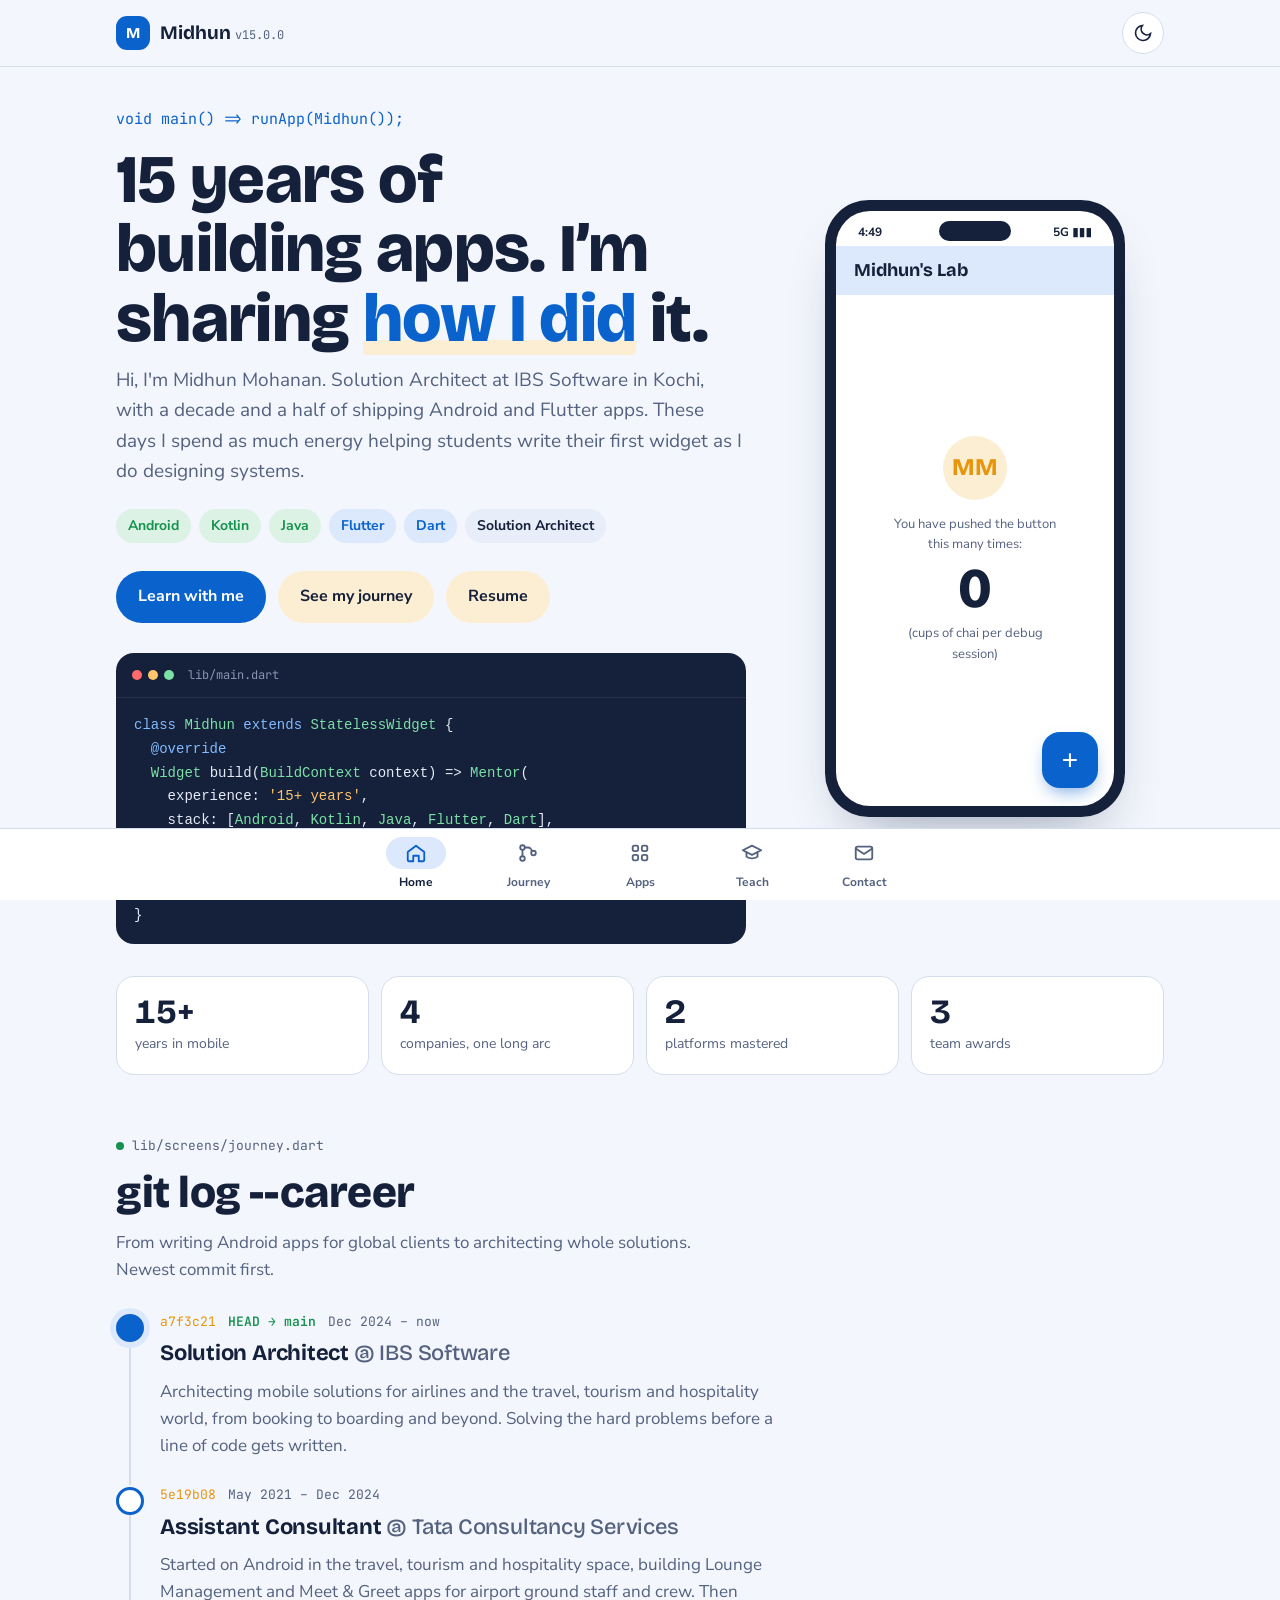
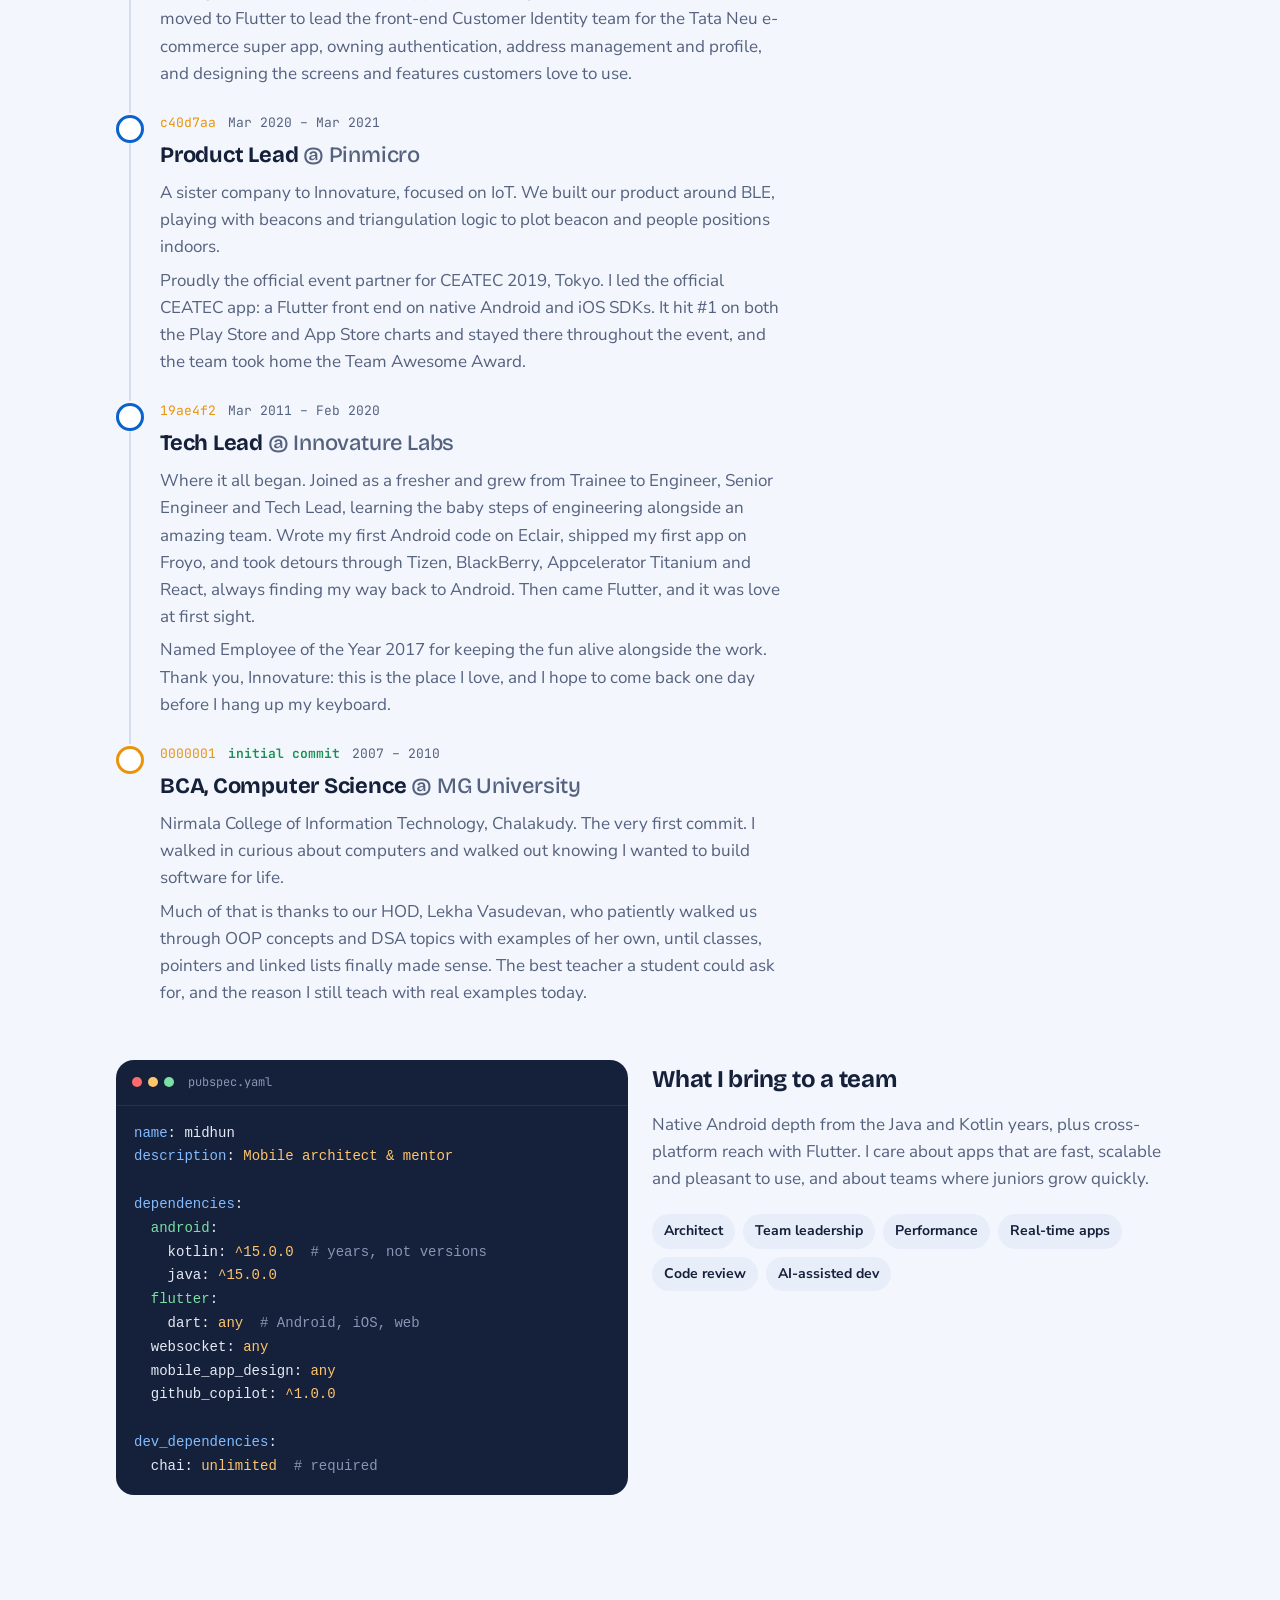
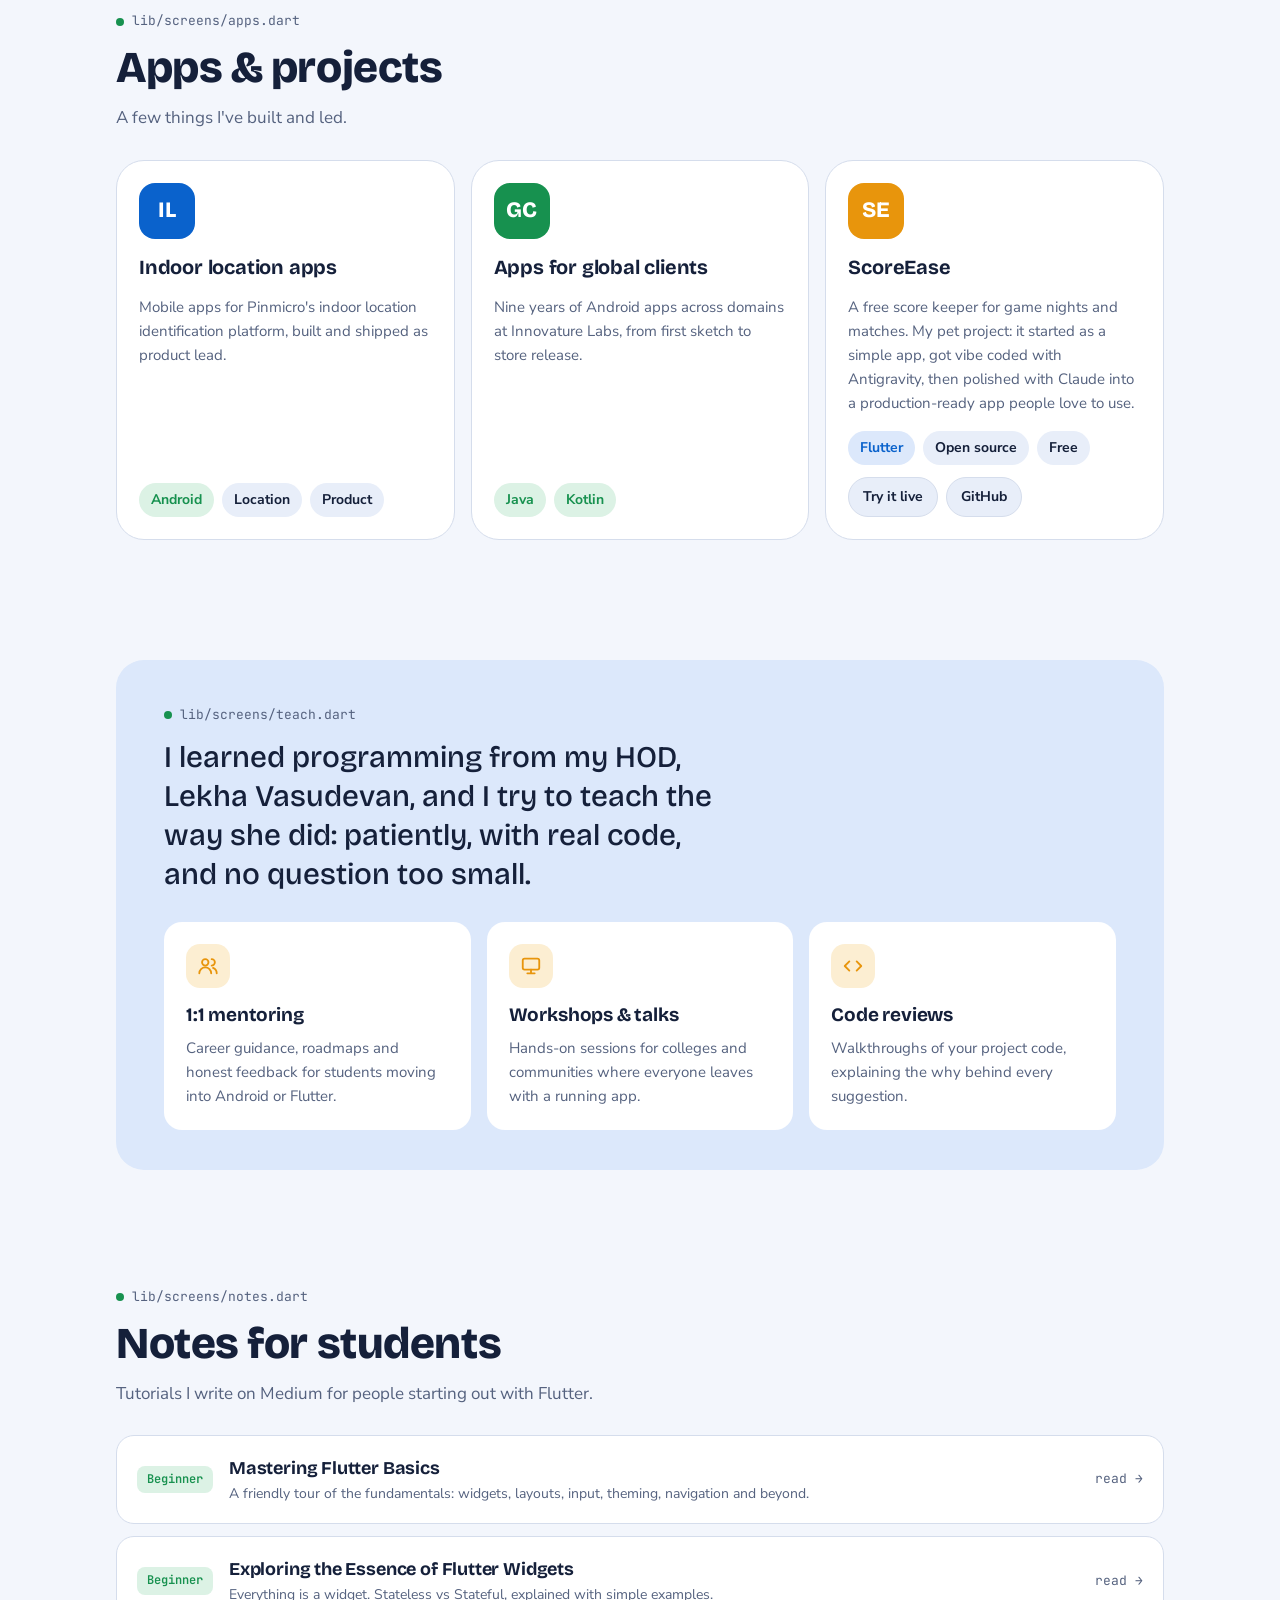
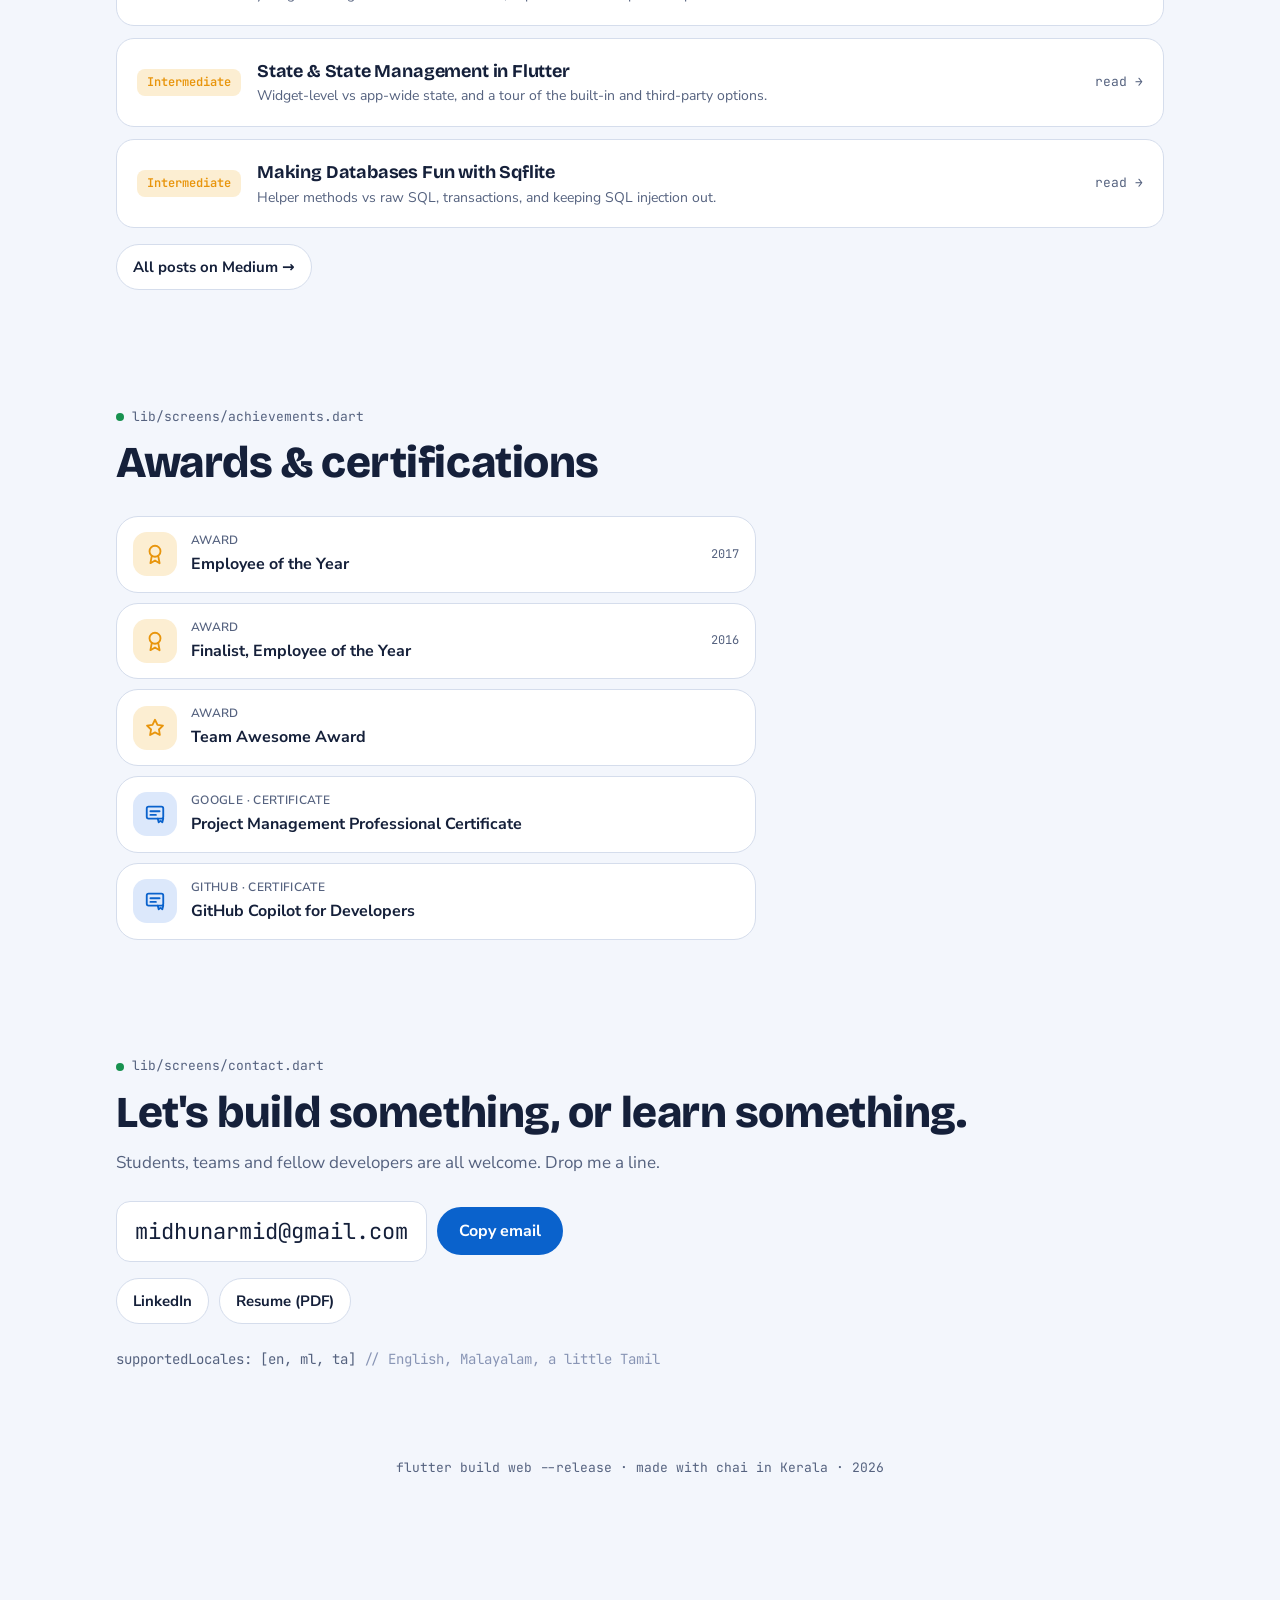
==== commit aac4aa84: "Add minimal resume page at /clean with PDF download One-page A4 resume built from the portfolio cont" ====
--- a/index.html
+++ b/index.html
@@ -228,6 +228,7 @@
         <div class="cta">
           <a class="btn primary" href="#teach">Learn with me</a>
           <a class="btn tonal" href="#journey">See my journey</a>
+          <a class="btn tonal" href="/clean/">Resume</a>
         </div>
         <div class="code" aria-label="Dart code describing Midhun">
           <div class="code-head"><i></i><i></i><i></i>lib/main.dart</div>
@@ -487,6 +488,7 @@
       </div>
       <div class="links">
         <a href="https://www.linkedin.com/in/midhunarmid" target="_blank" rel="noopener">LinkedIn</a>
+        <a href="/clean/">Resume (PDF)</a>
       </div>
       <p class="locales">supportedLocales: [en, ml, ta] <span class="c">// English, Malayalam, a little Tamil</span></p>
     </div>
